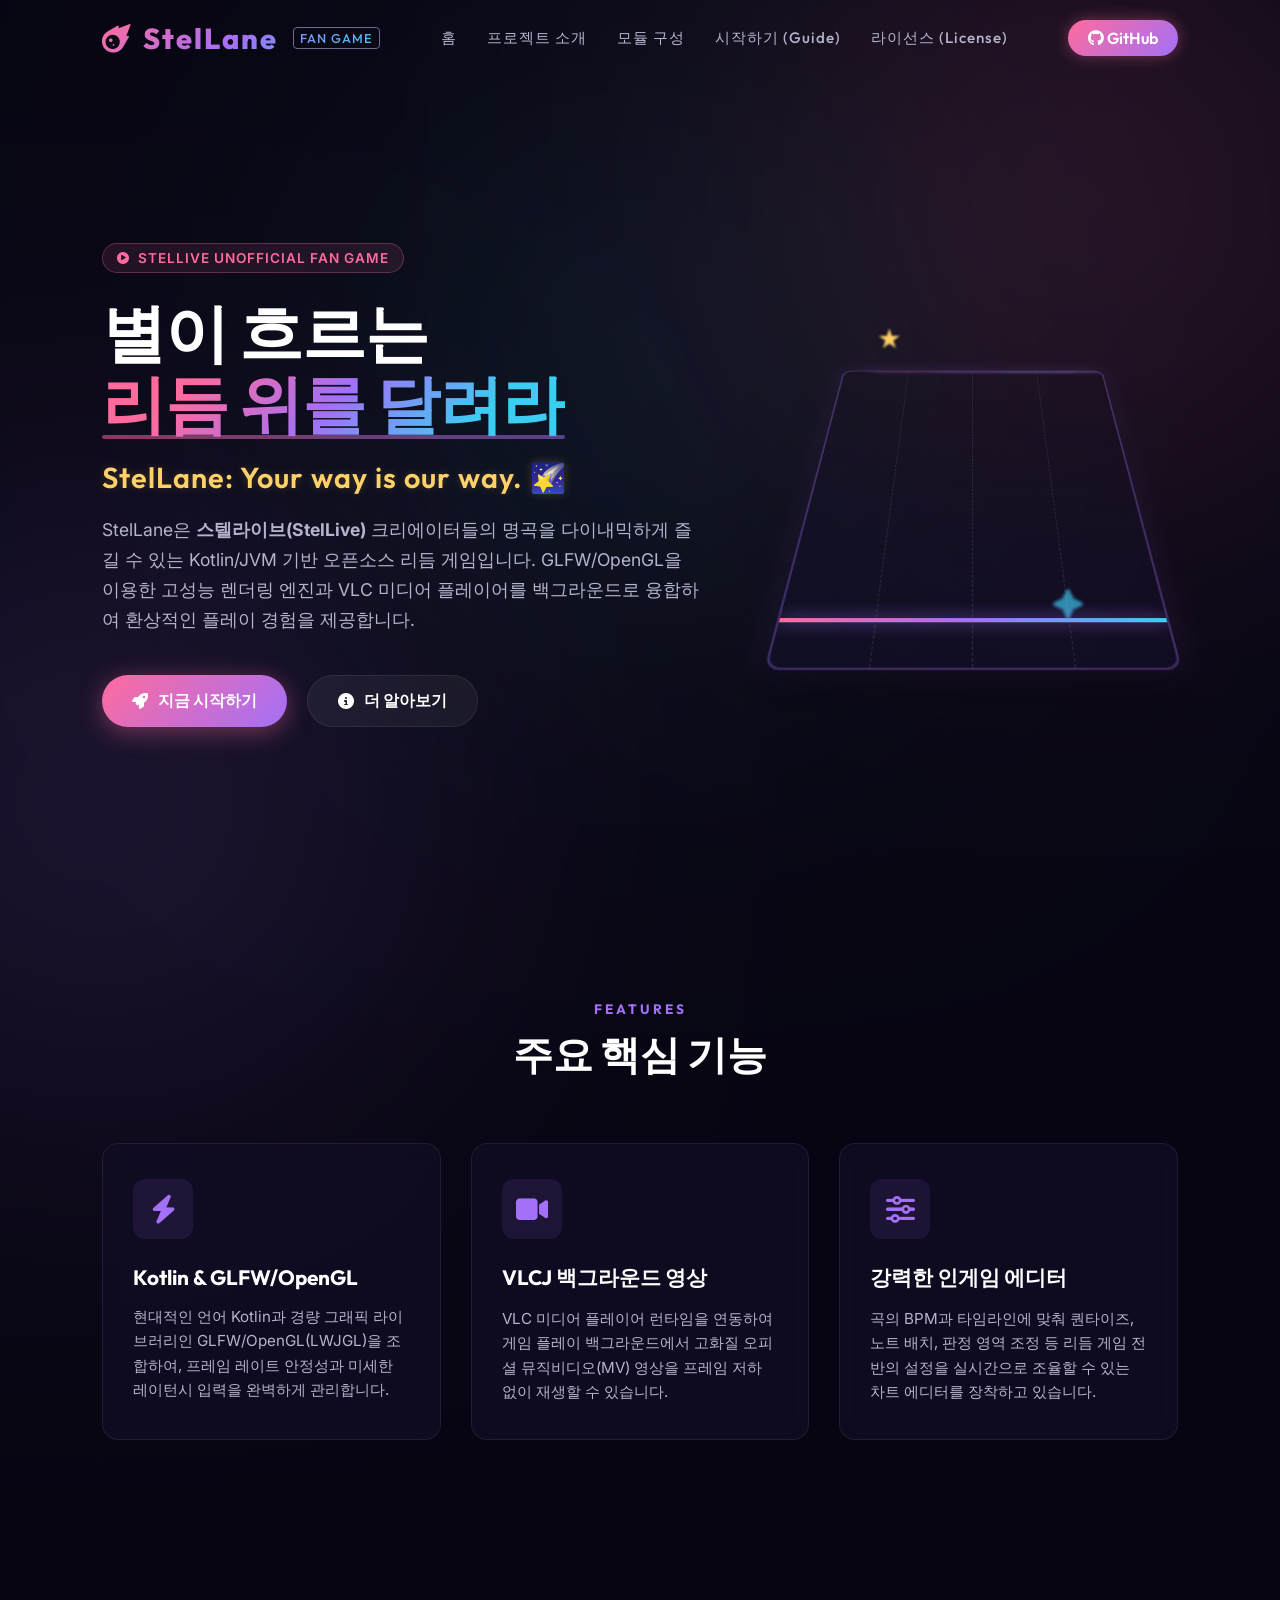
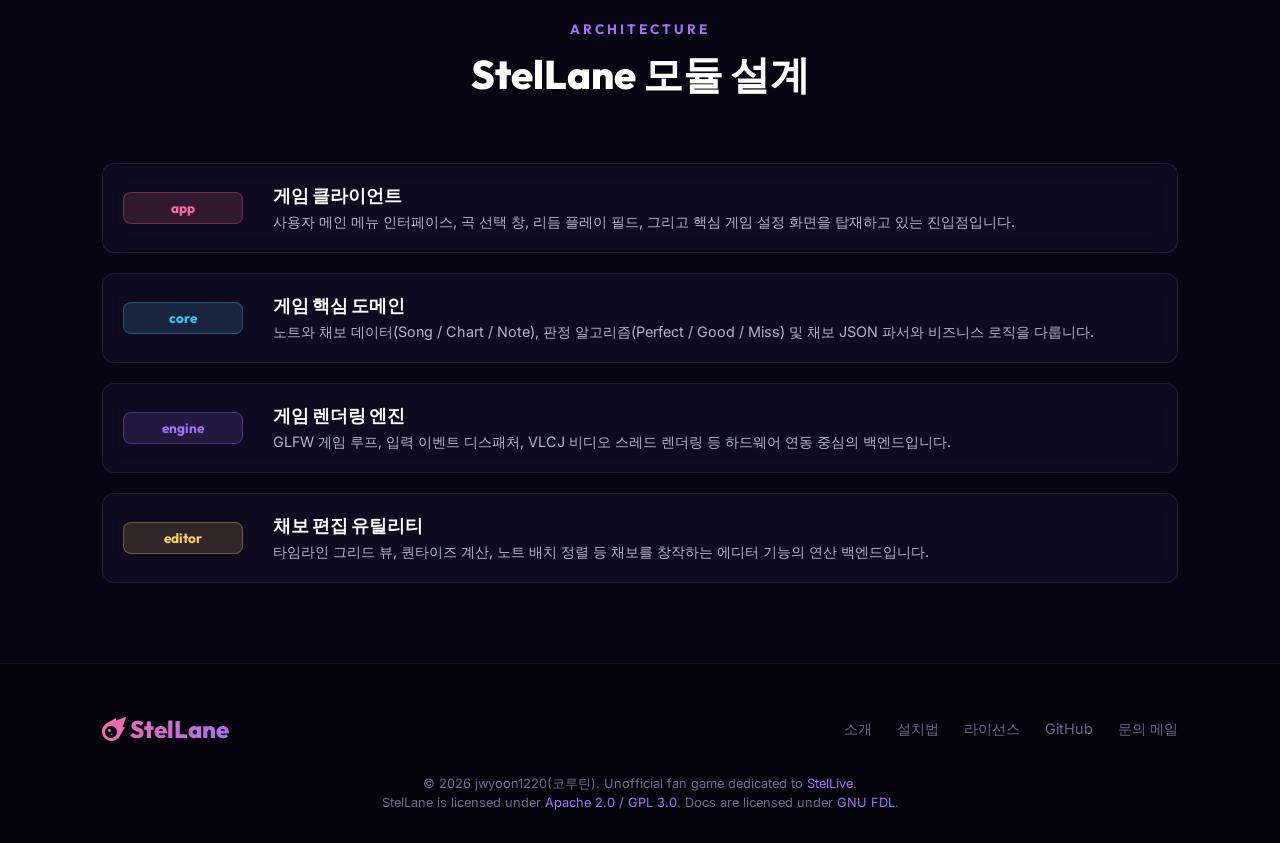
==== docs/index.html @ 5b3ddb45 "Add Web Page" ====
<!DOCTYPE html>
<html lang="ko">
<head>
  <meta charset="UTF-8">
  <meta name="viewport" content="width=device-width, initial-scale=1.0">
  <title>StelLane - 별이 흐르는 리듬 위를 달려라 (StelLive Rhythm Fan Game)</title>
  <meta name="description" content="스텔라이브(StelLive) 팬이 만든 Kotlin/JVM 기반 비공식 오픈소스 리듬 게임 프로젝트, StelLane을 플레이하고 나만의 채보를 만들어 보세요.">
  <meta name="keywords" content="StelLane, 스텔라이브, StelLive, 팬게임, 리듬게임, 코틀린, Kotlin, JVM, GLFW, OpenGL">
  
  <!-- SEO & Social Media Metadata -->
  <meta property="og:title" content="StelLane - 별이 흐르는 리듬 위를 달려라">
  <meta property="og:description" content="스텔라이브 비공식 팬 리듬 게임 프로젝트, StelLane 공식 문서 및 가이드 페이지.">
  <meta property="og:type" content="website">
  <meta property="og:site_name" content="StelLane">
  
  <!-- FontAwesome Icons -->
  <link rel="stylesheet" href="https://cdnjs.cloudflare.com/ajax/libs/font-awesome/6.4.0/css/all.min.css">
  
  <!-- Custom Stylesheet -->
  <link rel="stylesheet" href="style.css">
</head>
<body>

  <!-- Starfield Canvas and Nebula Glows -->
  <canvas id="starfield"></canvas>
  <div class="nebula-glow nebula-pink"></div>
  <div class="nebula-glow nebula-purple"></div>
  <div class="nebula-glow nebula-cyan"></div>

  <!-- Navigation Bar -->
  <header>
    <a href="index.html" class="logo">
      <i class="fas fa-meteor"></i> StelLane<span>Fan Game</span>
    </a>
    <nav>
      <ul>
        <li><a href="index.html">홈</a></li>
        <li><a href="index.html#about">프로젝트 소개</a></li>
        <li><a href="index.html#modules">모듈 구성</a></li>
        <li><a href="guide.html">시작하기 (Guide)</a></li>
        <li><a href="license.html">라이선스 (License)</a></li>
      </ul>
    </nav>
    <a href="https://github.com/jwyoon1220/StelLane" target="_blank" rel="noopener noreferrer" class="nav-btn">
      <i class="fab fa-github"></i> GitHub
    </a>
  </header>

  <!-- Hero Section -->
  <section id="home" class="hero">
    <div class="hero-content">
      <div class="badge-tag">
        <i class="fas fa-circle-play"></i> StelLive unofficial fan game
      </div>
      <h1 class="hero-title">별이 흐르는<br><span class="glow">리듬 위를 달려라</span></h1>
      <p class="hero-slogan">StelLane: Your way is our way. 🌠</p>
      <p class="hero-desc">
        StelLane은 <strong>스텔라이브(StelLive)</strong> 크리에이터들의 명곡을 다이내믹하게 즐길 수 있는 Kotlin/JVM 기반 오픈소스 리듬 게임입니다. 
        GLFW/OpenGL을 이용한 고성능 렌더링 엔진과 VLC 미디어 플레이어를 백그라운드로 융합하여 환상적인 플레이 경험을 제공합니다.
      </p>
      <div class="hero-actions">
        <a href="guide.html" class="btn-primary">
          <i class="fas fa-rocket"></i> 지금 시작하기
        </a>
        <a href="#about" class="btn-secondary">
          <i class="fas fa-info-circle"></i> 더 알아보기
        </a>
      </div>
    </div>
    
    <div class="hero-visual">
      <!-- Star animations and floating CSS rhythm lanes -->
      <div class="lane-visual-container">
        <div class="glow-star-bg"></div>
        <div class="rhythm-lanes">
          <div class="rhythm-lane"></div>
          <div class="rhythm-lane"></div>
          <div class="rhythm-lane"></div>
          <div class="rhythm-lane"></div>
          <div class="falling-note note-pink n1"></div>
          <div class="falling-note note-purple n2"></div>
          <div class="falling-note note-cyan n3"></div>
          <div class="falling-note note-pink n4"></div>
          <div class="falling-note note-purple n5"></div>
          <div class="judge-line"></div>
        </div>
      </div>
    </div>
  </section>

  <!-- About / Features Section -->
  <section id="about">
    <div class="section-header">
      <span class="section-tag">Features</span>
      <h2 class="section-title">주요 핵심 기능</h2>
    </div>
    
    <div class="grid-cards">
      <!-- Card 1 -->
      <div class="card">
        <div class="card-icon">
          <i class="fas fa-bolt"></i>
        </div>
        <h3 class="card-title">Kotlin & GLFW/OpenGL</h3>
        <p class="card-desc">
          현대적인 언어 Kotlin과 경량 그래픽 라이브러리인 GLFW/OpenGL(LWJGL)을 조합하여, 프레임 레이트 안정성과 미세한 레이턴시 입력을 완벽하게 관리합니다.
        </p>
      </div>
      
      <!-- Card 2 -->
      <div class="card">
        <div class="card-icon">
          <i class="fas fa-video"></i>
        </div>
        <h3 class="card-title">VLCJ 백그라운드 영상</h3>
        <p class="card-desc">
          VLC 미디어 플레이어 런타임을 연동하여 게임 플레이 백그라운드에서 고화질 오피셜 뮤직비디오(MV) 영상을 프레임 저하 없이 재생할 수 있습니다.
        </p>
      </div>
      
      <!-- Card 3 -->
      <div class="card">
        <div class="card-icon">
          <i class="fas fa-sliders"></i>
        </div>
        <h3 class="card-title">강력한 인게임 에디터</h3>
        <p class="card-desc">
          곡의 BPM과 타임라인에 맞춰 퀀타이즈, 노트 배치, 판정 영역 조정 등 리듬 게임 전반의 설정을 실시간으로 조율할 수 있는 차트 에디터를 장착하고 있습니다.
        </p>
      </div>
    </div>
  </section>

  <!-- Modules Structure Section -->
  <section id="modules">
    <div class="section-header">
      <span class="section-tag">Architecture</span>
      <h2 class="section-title">StelLane 모듈 설계</h2>
    </div>
    
    <div class="modules-container">
      <!-- App Module -->
      <div class="module-row">
        <div class="module-badge mb-app">app</div>
        <div class="module-info">
          <h3 class="module-name">게임 클라이언트</h3>
          <p class="module-desc">사용자 메인 메뉴 인터페이스, 곡 선택 창, 리듬 플레이 필드, 그리고 핵심 게임 설정 화면을 탑재하고 있는 진입점입니다.</p>
        </div>
      </div>
      
      <!-- Core Module -->
      <div class="module-row">
        <div class="module-badge mb-core">core</div>
        <div class="module-info">
          <h3 class="module-name">게임 핵심 도메인</h3>
          <p class="module-desc">노트와 채보 데이터(Song / Chart / Note), 판정 알고리즘(Perfect / Good / Miss) 및 채보 JSON 파서와 비즈니스 로직을 다룹니다.</p>
        </div>
      </div>
      
      <!-- Engine Module -->
      <div class="module-row">
        <div class="module-badge mb-engine">engine</div>
        <div class="module-info">
          <h3 class="module-name">게임 렌더링 엔진</h3>
          <p class="module-desc">GLFW 게임 루프, 입력 이벤트 디스패처, VLCJ 비디오 스레드 렌더링 등 하드웨어 연동 중심의 백엔드입니다.</p>
        </div>
      </div>
      
      <!-- Editor Module -->
      <div class="module-row">
        <div class="module-badge mb-editor">editor</div>
        <div class="module-info">
          <h3 class="module-name">채보 편집 유틸리티</h3>
          <p class="module-desc">타임라인 그리드 뷰, 퀀타이즈 계산, 노트 배치 정렬 등 채보를 창작하는 에디터 기능의 연산 백엔드입니다.</p>
        </div>
      </div>
    </div>
  </section>

  <!-- Footer -->
  <footer>
    <div class="footer-content">
      <a href="index.html" class="footer-logo">
        <i class="fas fa-meteor"></i> StelLane
      </a>
      <div class="footer-links">
        <a href="index.html#about">소개</a>
        <a href="guide.html">설치법</a>
        <a href="license.html">라이선스</a>
        <a href="https://github.com/jwyoon1220/StelLane" target="_blank" rel="noopener noreferrer">GitHub</a>
        <a href="mailto:stellane@parin.asia">문의 메일</a>
      </div>
    </div>
    <div class="footer-copy">
      &copy; 2026 jwyoon1220(코루틴). Unofficial fan game dedicated to <a href="https://stellive.me" target="_blank" rel="noopener noreferrer">StelLive</a>.<br>
      StelLane is licensed under <a href="https://github.com/jwyoon1220/StelLane/blob/main/LICENSE" target="_blank" rel="noopener noreferrer">Apache 2.0 / GPL 3.0</a>. Docs are licensed under <a href="https://www.gnu.org/licenses/fdl-1.3.html" target="_blank" rel="noopener noreferrer">GNU FDL</a>.
    </div>
  </footer>

  <!-- Script initialization -->
  <script src="script.js"></script>
</body>
</html>
---- docs/style.css ----
@import url('https://fonts.googleapis.com/css2?family=Outfit:wght@300;400;500;600;700;800&family=Inter:wght@300;400;500;600;700&display=swap');

/* Color Variables & Reset */
:root {
  --font-title: 'Outfit', sans-serif;
  --font-body: 'Inter', sans-serif;

  /* Theme Colors */
  --bg-space: #070512;
  --bg-space-card: rgba(18, 14, 38, 0.7);
  --bg-space-card-hover: rgba(30, 24, 61, 0.85);
  
  /* Neon Accents */
  --color-pink: #ff6b9d; /* Uni / Silveen */
  --color-purple: #a370f7; /* Tabi */
  --color-cyan: #3bcef2; /* Hina / Kangji */
  --color-gold: #ffd166; /* Star Accent */
  
  --text-primary: #ffffff;
  --text-secondary: #b6b3ce;
  --text-muted: #6e6a8d;
  
  --border-glass: rgba(255, 255, 255, 0.08);
  --border-neon-glow: rgba(163, 112, 247, 0.3);
  
  --transition-smooth: all 0.3s cubic-bezier(0.25, 0.8, 0.25, 1);
}

* {
  margin: 0;
  padding: 0;
  box-sizing: border-box;
}

html {
  scroll-behavior: smooth;
  font-family: var(--font-body);
  background-color: var(--bg-space);
  color: var(--text-primary);
  overflow-x: hidden;
}

/* Custom Scrollbar */
::-webkit-scrollbar {
  width: 8px;
}
::-webkit-scrollbar-track {
  background: var(--bg-space);
}
::-webkit-scrollbar-thumb {
  background: rgba(163, 112, 247, 0.3);
  border-radius: 4px;
}
::-webkit-scrollbar-thumb:hover {
  background: var(--color-purple);
  box-shadow: 0 0 10px var(--color-purple);
}

/* Starry Canvas Background */
#starfield {
  position: fixed;
  top: 0;
  left: 0;
  width: 100%;
  height: 100%;
  z-index: -2;
  pointer-events: none;
}

/* Space Dust / Nebula Glows */
.nebula-glow {
  position: fixed;
  width: 600px;
  height: 600px;
  border-radius: 50%;
  filter: blur(150px);
  opacity: 0.15;
  pointer-events: none;
  z-index: -1;
  mix-blend-mode: screen;
  animation: float-nebula 20s infinite alternate ease-in-out;
}
.nebula-pink {
  background: var(--color-pink);
  top: -100px;
  right: -100px;
}
.nebula-purple {
  background: var(--color-purple);
  bottom: -200px;
  left: -200px;
  animation-delay: -5s;
}
.nebula-cyan {
  background: var(--color-cyan);
  top: 40%;
  left: 50%;
  transform: translate(-50%, -50%);
  opacity: 0.08;
  animation-delay: -10s;
}

@keyframes float-nebula {
  0% { transform: translate(0, 0) scale(1); }
  100% { transform: translate(50px, 50px) scale(1.2); }
}

/* Navigation Bar */
header {
  position: fixed;
  top: 0;
  left: 0;
  width: 100%;
  padding: 20px 8%;
  display: flex;
  justify-content: space-between;
  align-items: center;
  z-index: 100;
  transition: var(--transition-smooth);
  border-bottom: 1px solid transparent;
}

header.scrolled {
  background: rgba(7, 5, 18, 0.85);
  backdrop-filter: blur(12px);
  padding: 15px 8%;
  border-bottom: 1px solid var(--border-glass);
  box-shadow: 0 4px 30px rgba(0, 0, 0, 0.3);
}

.logo {
  font-family: var(--font-title);
  font-size: 1.8rem;
  font-weight: 800;
  letter-spacing: 2px;
  text-decoration: none;
  background: linear-gradient(135deg, var(--color-pink), var(--color-purple), var(--color-cyan));
  -webkit-background-clip: text;
  -webkit-text-fill-color: transparent;
  display: flex;
  align-items: center;
  gap: 10px;
}

.logo span {
  font-size: 0.8rem;
  font-weight: 500;
  color: var(--text-muted);
  border: 1px solid var(--text-muted);
  padding: 2px 6px;
  border-radius: 4px;
  text-transform: uppercase;
  letter-spacing: 1px;
  margin-left: 5px;
}

nav ul {
  display: flex;
  list-style: none;
  gap: 30px;
}

nav ul a {
  text-decoration: none;
  color: var(--text-secondary);
  font-weight: 500;
  font-size: 0.95rem;
  font-family: var(--font-title);
  letter-spacing: 1px;
  transition: var(--transition-smooth);
  position: relative;
  padding: 5px 0;
}

nav ul a:hover {
  color: #ffffff;
}

nav ul a::after {
  content: '';
  position: absolute;
  bottom: 0;
  left: 0;
  width: 0;
  height: 2px;
  background: linear-gradient(90deg, var(--color-pink), var(--color-purple));
  transition: var(--transition-smooth);
}

nav ul a:hover::after {
  width: 100%;
}

.nav-btn {
  background: linear-gradient(135deg, var(--color-pink), var(--color-purple));
  color: white;
  padding: 8px 20px;
  border-radius: 30px;
  font-weight: 600;
  font-family: var(--font-title);
  text-decoration: none;
  box-shadow: 0 0 15px rgba(255, 107, 157, 0.4);
  transition: var(--transition-smooth);
}

.nav-btn:hover {
  transform: translateY(-2px);
  box-shadow: 0 0 25px rgba(255, 107, 157, 0.7), 0 0 10px rgba(163, 112, 247, 0.5);
}

/* Sections Common */
section {
  padding: 100px 8% 80px 8%;
  position: relative;
  width: 100%;
  max-width: 1400px;
  margin: 0 auto;
}

/* Hero Section */
.hero {
  min-height: 100vh;
  display: flex;
  align-items: center;
  justify-content: space-between;
  padding-top: 150px;
  gap: 50px;
}

.hero-content {
  flex: 1.2;
}

.hero-visual {
  flex: 0.8;
  display: flex;
  justify-content: center;
  align-items: center;
  position: relative;
}

/* Dynamic CSS Rhythm Lanes Visual instead of static image */
.lane-visual-container {
  width: 320px;
  height: 400px;
  position: relative;
  perspective: 600px;
  display: flex;
  justify-content: center;
}

.rhythm-lanes {
  width: 100%;
  height: 100%;
  background: linear-gradient(180deg, rgba(7, 5, 18, 0.1) 0%, rgba(22, 18, 51, 0.4) 100%);
  border: 2px solid rgba(163, 112, 247, 0.3);
  border-radius: 12px;
  transform: rotateX(45deg);
  position: relative;
  overflow: hidden;
  box-shadow: 0 15px 35px rgba(0, 0, 0, 0.5), 
              0 0 30px rgba(163, 112, 247, 0.2);
}

.rhythm-lane {
  position: absolute;
  top: 0;
  width: 25%;
  height: 100%;
  border-right: 1px dashed rgba(255, 255, 255, 0.1);
}
.rhythm-lane:nth-child(1) { left: 0; }
.rhythm-lane:nth-child(2) { left: 25%; }
.rhythm-lane:nth-child(3) { left: 50%; }
.rhythm-lane:nth-child(4) { left: 75%; border-right: none; }

/* Interactive Note Animation in CSS */
.falling-note {
  position: absolute;
  width: 80%;
  left: 10%;
  height: 12px;
  border-radius: 6px;
  box-shadow: 0 0 15px currentColor;
  animation: fall-down 4s infinite linear;
}

.note-pink { color: var(--color-pink); background: var(--color-pink); }
.note-purple { color: var(--color-purple); background: var(--color-purple); }
.note-cyan { color: var(--color-cyan); background: var(--color-cyan); }

.n1 { top: -20px; left: 10%; animation-delay: 0s; }
.n2 { top: -20px; left: 35%; animation-delay: 1.2s; }
.n3 { top: -20px; left: 60%; animation-delay: 0.6s; }
.n4 { top: -20px; left: 85%; animation-delay: 1.8s; }
.n5 { top: -20px; left: 10%; animation-delay: 2.4s; }

@keyframes fall-down {
  0% { transform: translateY(-20px); opacity: 0; }
  10% { opacity: 1; }
  90% { opacity: 1; }
  100% { transform: translateY(400px); opacity: 0; }
}

.judge-line {
  position: absolute;
  bottom: 40px;
  left: 0;
  width: 100%;
  height: 4px;
  background: linear-gradient(90deg, var(--color-pink), var(--color-purple), var(--color-cyan));
  box-shadow: 0 0 15px rgba(163, 112, 247, 0.8);
}

.glow-star-bg {
  position: absolute;
  width: 100%;
  height: 100%;
  pointer-events: none;
  z-index: -1;
}

.glow-star-bg::before {
  content: '★';
  position: absolute;
  top: 10%;
  left: 20%;
  color: var(--color-gold);
  font-size: 1.5rem;
  filter: blur(1px);
  animation: star-pulse 2s infinite ease-in-out alternate;
}

.glow-star-bg::after {
  content: '✦';
  position: absolute;
  bottom: 15%;
  right: 15%;
  color: var(--color-cyan);
  font-size: 2rem;
  filter: blur(1.5px);
  animation: star-pulse 3s infinite ease-in-out alternate-reverse;
}

@keyframes star-pulse {
  0% { opacity: 0.3; transform: scale(0.8) rotate(0deg); text-shadow: 0 0 5px currentColor; }
  100% { opacity: 1; transform: scale(1.2) rotate(15deg); text-shadow: 0 0 15px currentColor; }
}

/* Hero Typography */
.badge-tag {
  display: inline-flex;
  align-items: center;
  gap: 8px;
  background: rgba(255, 107, 157, 0.1);
  border: 1px solid rgba(255, 107, 157, 0.3);
  padding: 6px 14px;
  border-radius: 20px;
  font-size: 0.85rem;
  font-weight: 600;
  text-transform: uppercase;
  letter-spacing: 1px;
  color: var(--color-pink);
  margin-bottom: 25px;
}

.badge-tag i {
  font-size: 0.75rem;
  animation: blink-dot 1.5s infinite alternate;
}

@keyframes blink-dot {
  0% { opacity: 0.3; }
  100% { opacity: 1; }
}

.hero-title {
  font-family: var(--font-title);
  font-size: 4rem;
  font-weight: 800;
  line-height: 1.1;
  letter-spacing: -1px;
  margin-bottom: 20px;
}

.hero-title span.glow {
  background: linear-gradient(135deg, var(--color-pink) 20%, var(--color-purple) 50%, var(--color-cyan) 80%);
  -webkit-background-clip: text;
  -webkit-text-fill-color: transparent;
  position: relative;
}

.hero-title span.glow::after {
  content: '';
  position: absolute;
  left: 0;
  bottom: 5px;
  width: 100%;
  height: 4px;
  background: linear-gradient(90deg, var(--color-pink), var(--color-purple));
  border-radius: 2px;
  opacity: 0.5;
}

.hero-slogan {
  font-family: var(--font-title);
  font-size: 1.8rem;
  font-weight: 600;
  color: var(--color-gold);
  margin-bottom: 20px;
  letter-spacing: 1px;
  text-shadow: 0 0 10px rgba(255, 209, 102, 0.2);
}

.hero-desc {
  font-size: 1.1rem;
  line-height: 1.7;
  color: var(--text-secondary);
  margin-bottom: 40px;
  max-width: 600px;
}

.hero-actions {
  display: flex;
  gap: 20px;
  flex-wrap: wrap;
}

.btn-primary, .btn-secondary {
  display: inline-flex;
  align-items: center;
  gap: 10px;
  padding: 14px 30px;
  border-radius: 30px;
  font-weight: 700;
  font-family: var(--font-title);
  text-decoration: none;
  font-size: 1rem;
  transition: var(--transition-smooth);
}

.btn-primary {
  background: linear-gradient(135deg, var(--color-pink), var(--color-purple));
  color: #ffffff;
  box-shadow: 0 5px 25px rgba(255, 107, 157, 0.4);
}

.btn-primary:hover {
  transform: translateY(-3px);
  box-shadow: 0 8px 30px rgba(255, 107, 157, 0.6), 0 0 15px rgba(163, 112, 247, 0.4);
}

.btn-secondary {
  background: rgba(255, 255, 255, 0.05);
  border: 1px solid var(--border-glass);
  color: var(--text-primary);
}

.btn-secondary:hover {
  background: rgba(255, 255, 255, 0.1);
  border-color: rgba(255, 255, 255, 0.3);
  transform: translateY(-3px);
}

/* Glass Cards Grid */
.section-header {
  text-align: center;
  margin-bottom: 60px;
}

.section-tag {
  color: var(--color-purple);
  font-family: var(--font-title);
  font-weight: 700;
  text-transform: uppercase;
  font-size: 0.85rem;
  letter-spacing: 3px;
  margin-bottom: 10px;
  display: block;
}

.section-title {
  font-family: var(--font-title);
  font-size: 2.5rem;
  font-weight: 800;
}

.grid-cards {
  display: grid;
  grid-template-columns: repeat(auto-fit, minmax(280px, 1fr));
  gap: 30px;
}

.card {
  background: var(--bg-space-card);
  border: 1px solid var(--border-glass);
  border-radius: 16px;
  padding: 35px 30px;
  transition: var(--transition-smooth);
  backdrop-filter: blur(12px);
  position: relative;
  overflow: hidden;
}

.card::before {
  content: '';
  position: absolute;
  top: 0;
  left: 0;
  width: 100%;
  height: 4px;
  background: linear-gradient(90deg, transparent, var(--color-purple), transparent);
  opacity: 0;
  transition: var(--transition-smooth);
}

.card:hover {
  transform: translateY(-5px);
  background: var(--bg-space-card-hover);
  border-color: var(--border-neon-glow);
  box-shadow: 0 10px 30px rgba(163, 112, 247, 0.15);
}

.card:hover::before {
  opacity: 1;
}

.card-icon {
  width: 60px;
  height: 60px;
  background: rgba(163, 112, 247, 0.1);
  border-radius: 12px;
  display: flex;
  align-items: center;
  justify-content: center;
  color: var(--color-purple);
  font-size: 1.8rem;
  margin-bottom: 25px;
  transition: var(--transition-smooth);
}

.card:hover .card-icon {
  background: var(--color-purple);
  color: white;
  box-shadow: 0 0 15px var(--color-purple);
}

.card-title {
  font-family: var(--font-title);
  font-size: 1.3rem;
  font-weight: 700;
  margin-bottom: 15px;
}

.card-desc {
  color: var(--text-secondary);
  font-size: 0.95rem;
  line-height: 1.6;
}

/* Modular Structure Layout */
.modules-container {
  display: flex;
  flex-direction: column;
  gap: 20px;
  margin-top: 40px;
}

.module-row {
  display: flex;
  background: var(--bg-space-card);
  border: 1px solid var(--border-glass);
  border-radius: 12px;
  padding: 20px;
  align-items: center;
  backdrop-filter: blur(12px);
  transition: var(--transition-smooth);
}

.module-row:hover {
  border-color: rgba(255, 107, 157, 0.3);
  box-shadow: 0 4px 20px rgba(255, 107, 157, 0.05);
}

.module-badge {
  font-family: var(--font-title);
  font-weight: 700;
  padding: 6px 15px;
  border-radius: 8px;
  width: 120px;
  text-align: center;
  font-size: 0.85rem;
  margin-right: 30px;
}

.mb-app { background: rgba(255, 107, 157, 0.15); color: var(--color-pink); border: 1px solid rgba(255, 107, 157, 0.3); }
.mb-core { background: rgba(79, 195, 247, 0.15); color: var(--color-cyan); border: 1px solid rgba(79, 195, 247, 0.3); }
.mb-engine { background: rgba(163, 112, 247, 0.15); color: var(--color-purple); border: 1px solid rgba(163, 112, 247, 0.3); }
.mb-editor { background: rgba(255, 209, 102, 0.15); color: var(--color-gold); border: 1px solid rgba(255, 209, 102, 0.3); }

.module-info {
  flex: 1;
}

.module-name {
  font-family: var(--font-title);
  font-weight: 700;
  font-size: 1.1rem;
  margin-bottom: 5px;
}

.module-desc {
  color: var(--text-secondary);
  font-size: 0.9rem;
}
/* Guide / Get Started Section */
.guide-container {
  display: grid;
  grid-template-columns: 1fr 1.2fr;
  gap: 50px;
  margin-top: 40px;
}

@media (max-width: 900px) {
  .guide-container {
    grid-template-columns: 1fr;
  }
}

.guide-step-list {
  display: flex;
  flex-direction: column;
  gap: 20px;
}

.guide-step {
  display: flex;
  gap: 20px;
  background: var(--bg-space-card);
  border: 1px solid var(--border-glass);
  padding: 25px;
  border-radius: 16px;
  backdrop-filter: blur(12px);
  position: relative;
  transition: var(--transition-smooth);
}

.guide-step:hover {
  border-color: var(--border-neon-glow);
  background: var(--bg-space-card-hover);
}

.step-num {
  font-family: var(--font-title);
  font-size: 1.5rem;
  font-weight: 800;
  color: var(--color-purple);
  width: 45px;
  height: 45px;
  background: rgba(163, 112, 247, 0.1);
  border-radius: 50%;
  display: flex;
  align-items: center;
  justify-content: center;
  flex-shrink: 0;
}

.step-content h3 {
  font-family: var(--font-title);
  font-size: 1.15rem;
  margin-bottom: 8px;
}

.step-content p {
  color: var(--text-secondary);
  font-size: 0.9rem;
  line-height: 1.6;
}

.step-content a {
  color: var(--color-cyan);
  text-decoration: none;
}
.step-content a:hover {
  text-decoration: underline;
}

/* Code terminal block */
.terminal-block {
  background: #090715;
  border: 1px solid rgba(255, 255, 255, 0.05);
  border-radius: 16px;
  overflow: hidden;
  box-shadow: 0 15px 35px rgba(0, 0, 0, 0.6);
  display: flex;
  flex-direction: column;
}

.terminal-header {
  background: rgba(255, 255, 255, 0.03);
  padding: 12px 20px;
  border-bottom: 1px solid rgba(255, 255, 255, 0.05);
  display: flex;
  justify-content: space-between;
  align-items: center;
}

.terminal-dots {
  display: flex;
  gap: 8px;
}

.terminal-dots span {
  width: 12px;
  height: 12px;
  border-radius: 50%;
  display: inline-block;
}
.dot-red { background: #ff5f56; }
.dot-yellow { background: #ffbd2e; }
.dot-green { background: #27c93f; }

.terminal-title {
  color: var(--text-muted);
  font-family: var(--font-title);
  font-size: 0.8rem;
  font-weight: 500;
  letter-spacing: 1px;
}

.terminal-body {
  padding: 25px;
  position: relative;
}

.terminal-body pre {
  font-family: 'Courier New', Courier, monospace;
  font-size: 0.9rem;
  color: #f1efff;
  overflow-x: auto;
  line-height: 1.7;
}

.terminal-body code {
  display: block;
}

.copy-btn {
  position: absolute;
  top: 15px;
  right: 15px;
  background: rgba(255, 255, 255, 0.05);
  border: 1px solid var(--border-glass);
  color: var(--text-secondary);
  width: 38px;
  height: 38px;
  border-radius: 8px;
  display: flex;
  align-items: center;
  justify-content: center;
  cursor: pointer;
  transition: var(--transition-smooth);
}

.copy-btn:hover {
  background: rgba(163, 112, 247, 0.2);
  color: var(--color-purple);
  border-color: var(--color-purple);
}

.copy-btn.copied {
  background: rgba(39, 201, 63, 0.2);
  color: #27c93f;
  border-color: #27c93f;
}

.terminal-tabs {
  display: flex;
  background: rgba(255, 255, 255, 0.02);
  border-bottom: 1px solid rgba(255, 255, 255, 0.05);
}

.tab-btn {
  background: transparent;
  border: none;
  color: var(--text-muted);
  font-family: var(--font-title);
  font-size: 0.85rem;
  font-weight: 600;
  padding: 12px 20px;
  cursor: pointer;
  transition: var(--transition-smooth);
  border-bottom: 2px solid transparent;
}

.tab-btn:hover {
  color: var(--text-primary);
}

.tab-btn.active {
  color: var(--color-purple);
  border-bottom-color: var(--color-purple);
  background: rgba(255, 255, 255, 0.01);
}

/* Disclaimer / Warning Section */
.disclaimer-card {
  background: linear-gradient(135deg, rgba(255, 107, 157, 0.05), rgba(163, 112, 247, 0.05));
  border: 1px solid rgba(255, 107, 157, 0.2);
  border-radius: 20px;
  padding: 40px;
  backdrop-filter: blur(12px);
  margin-top: 40px;
}

.disclaimer-header {
  display: flex;
  align-items: center;
  gap: 15px;
  color: var(--color-pink);
  margin-bottom: 20px;
  font-family: var(--font-title);
  font-size: 1.4rem;
  font-weight: 700;
}

.disclaimer-body {
  font-size: 0.95rem;
  line-height: 1.8;
  color: var(--text-secondary);
}

.disclaimer-body p {
  margin-bottom: 15px;
}

.disclaimer-grid {
  display: grid;
  grid-template-columns: repeat(auto-fit, minmax(240px, 1fr));
  gap: 20px;
  margin-top: 25px;
}

.disclaimer-item {
  background: rgba(7, 5, 18, 0.4);
  border: 1px solid rgba(255, 255, 255, 0.03);
  padding: 20px;
  border-radius: 12px;
}

.disclaimer-item h4 {
  font-family: var(--font-title);
  font-weight: 700;
  color: var(--color-cyan);
  margin-bottom: 8px;
}

.disclaimer-item p {
  font-size: 0.85rem;
  color: var(--text-secondary);
  line-height: 1.5;
  margin-bottom: 0;
}

/* Footer styling */
footer {
  border-top: 1px solid var(--border-glass);
  background: rgba(4, 3, 10, 0.8);
  padding: 50px 8% 30px 8%;
  text-align: center;
  position: relative;
  z-index: 10;
}

.footer-content {
  display: flex;
  justify-content: space-between;
  align-items: center;
  flex-wrap: wrap;
  gap: 30px;
  max-width: 1400px;
  margin: 0 auto 30px auto;
}

.footer-logo {
  font-family: var(--font-title);
  font-size: 1.5rem;
  font-weight: 800;
  text-decoration: none;
  background: linear-gradient(135deg, var(--color-pink), var(--color-purple));
  -webkit-background-clip: text;
  -webkit-text-fill-color: transparent;
}

.footer-links {
  display: flex;
  gap: 25px;
}

.footer-links a {
  color: var(--text-muted);
  text-decoration: none;
  transition: var(--transition-smooth);
  font-size: 0.9rem;
}

.footer-links a:hover {
  color: var(--color-pink);
}

.footer-copy {
  color: var(--text-muted);
  font-size: 0.8rem;
  line-height: 1.5;
}

.footer-copy a {
  color: var(--color-purple);
  text-decoration: none;
}

/* Mobile Responsive Adjustments */
@media (max-width: 1024px) {
  .hero {
    flex-direction: column;
    text-align: center;
    padding-top: 130px;
    gap: 40px;
  }
  .hero-content {
    display: flex;
    flex-direction: column;
    align-items: center;
  }
  .hero-title {
    font-size: 3rem;
  }
  .hero-desc {
    margin-bottom: 30px;
  }
  .hero-actions {
    justify-content: center;
  }
  header {
    padding: 15px 5%;
  }
  header.scrolled {
    padding: 12px 5%;
  }
  section {
    padding: 80px 5% 60px 5%;
  }
}

@media (max-width: 768px) {
  nav {
    display: none; /* simple hidden nav for mobile */
  }
  .hero-title {
    font-size: 2.5rem;
  }
  .hero-slogan {
    font-size: 1.4rem;
  }
  .footer-content {
    flex-direction: column;
    text-align: center;
  }
  .footer-links {
    justify-content: center;
  }
}
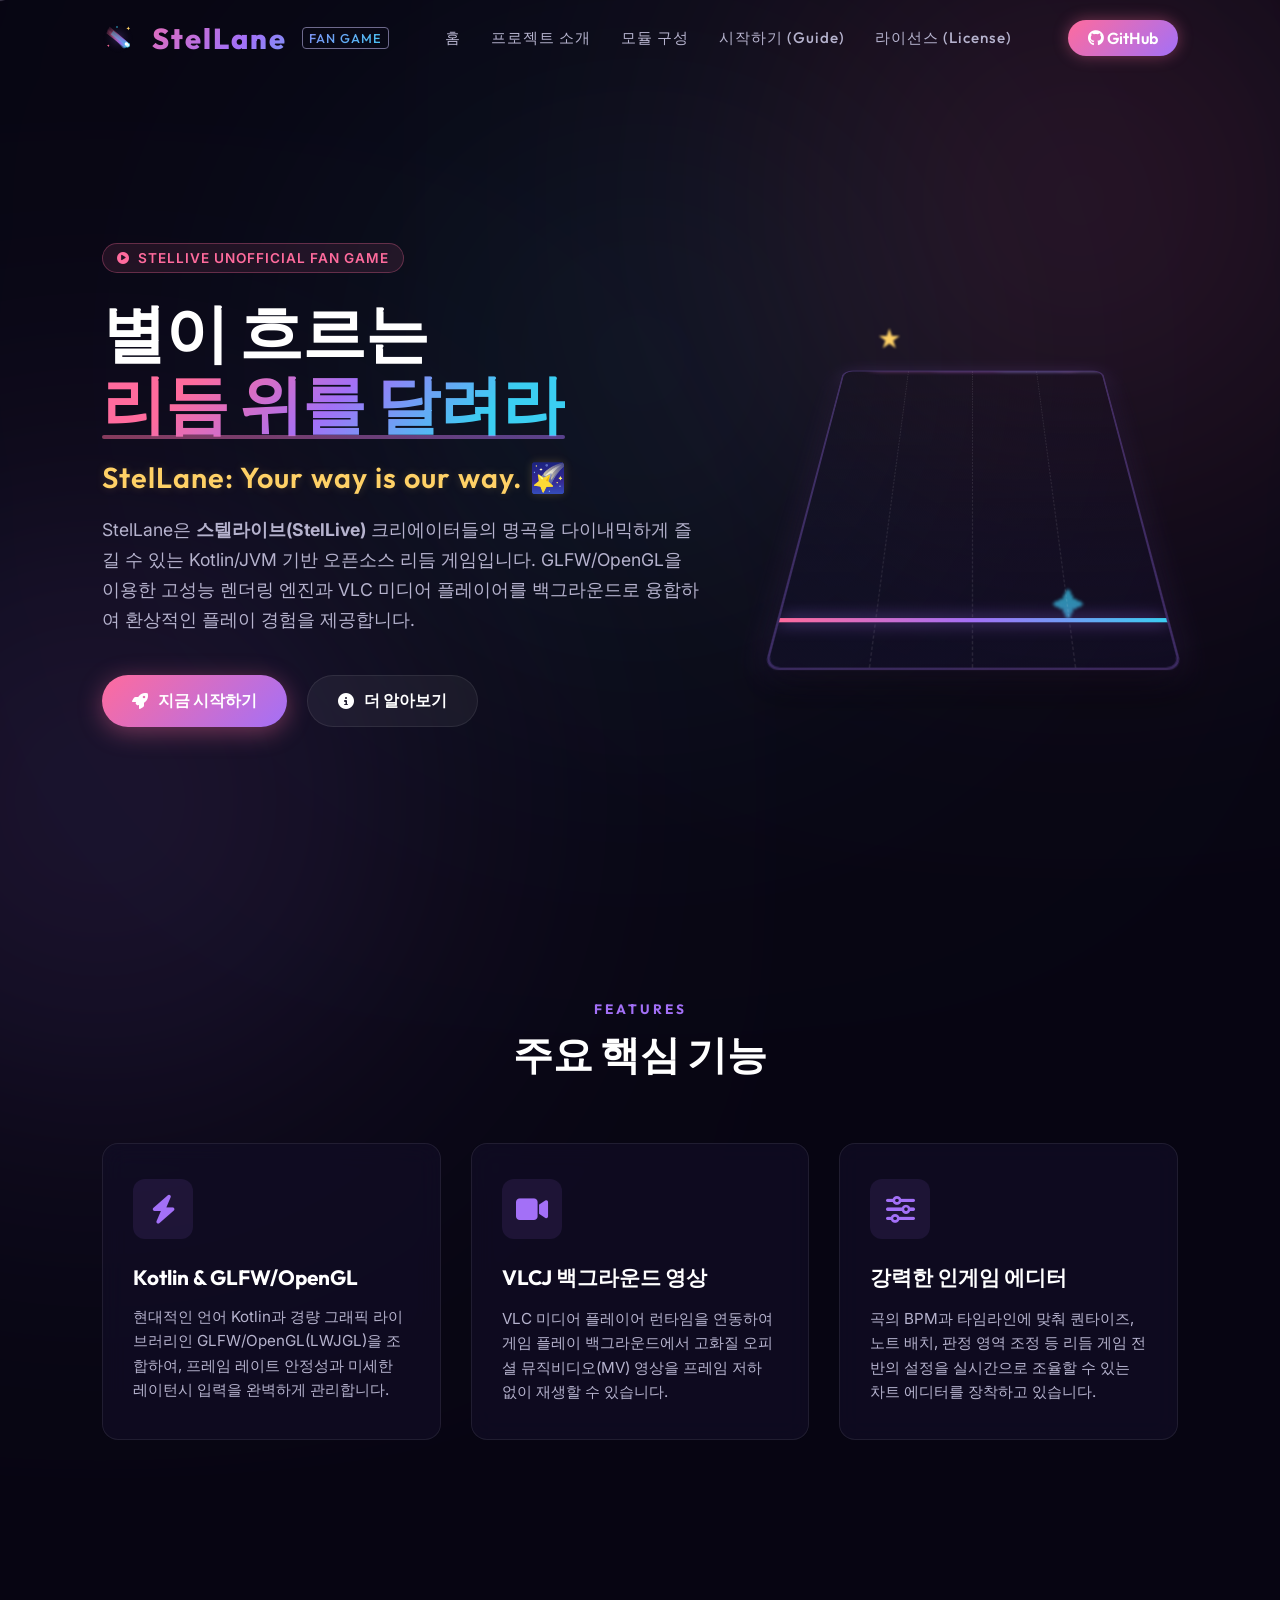
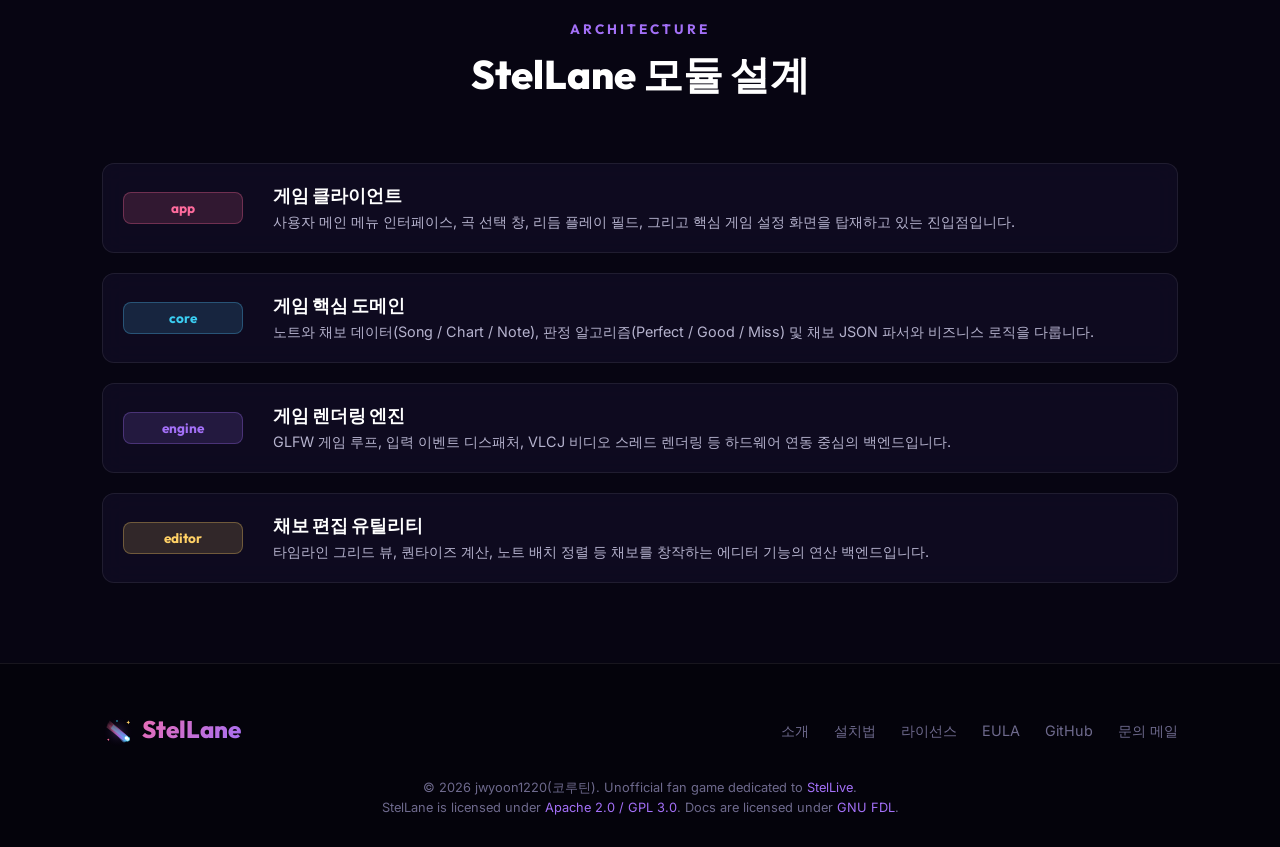
==== commit 1b56b69e: "UPnP 버그 수정, UI개선, 멀티플레이어 안정화" ====
--- a/docs/index.html
+++ b/docs/index.html
@@ -13,6 +13,9 @@
   <meta property="og:type" content="website">
   <meta property="og:site_name" content="StelLane">
   
+  <!-- Favicon -->
+  <link rel="icon" type="image/svg+xml" href="favicon.svg">
+  
   <!-- FontAwesome Icons -->
   <link rel="stylesheet" href="https://cdnjs.cloudflare.com/ajax/libs/font-awesome/6.4.0/css/all.min.css">
   
@@ -30,7 +33,7 @@
   <!-- Navigation Bar -->
   <header>
     <a href="index.html" class="logo">
-      <i class="fas fa-meteor"></i> StelLane<span>Fan Game</span>
+      <img src="favicon.svg" alt="StelLane" class="logo-img">StelLane<span>Fan Game</span>
     </a>
     <nav>
       <ul>
@@ -181,12 +184,13 @@
   <footer>
     <div class="footer-content">
       <a href="index.html" class="footer-logo">
-        <i class="fas fa-meteor"></i> StelLane
+        <img src="favicon.svg" alt="StelLane" class="logo-img">StelLane
       </a>
       <div class="footer-links">
         <a href="index.html#about">소개</a>
         <a href="guide.html">설치법</a>
         <a href="license.html">라이선스</a>
+        <a href="eula.html">EULA</a>
         <a href="https://github.com/jwyoon1220/StelLane" target="_blank" rel="noopener noreferrer">GitHub</a>
         <a href="mailto:stellane@parin.asia">문의 메일</a>
       </div>
--- a/docs/style.css
+++ b/docs/style.css
@@ -970,3 +970,19 @@
     justify-content: center;
   }
 }
+
+/* Custom SVG Logo image in header/footer */
+.logo-img {
+  width: 32px;
+  height: 32px;
+  object-fit: contain;
+  margin-right: 8px;
+  vertical-align: middle;
+  transition: var(--transition-smooth);
+}
+
+.logo:hover .logo-img {
+  transform: rotate(-15deg) scale(1.15);
+  filter: drop-shadow(0 0 8px var(--color-cyan));
+}
+
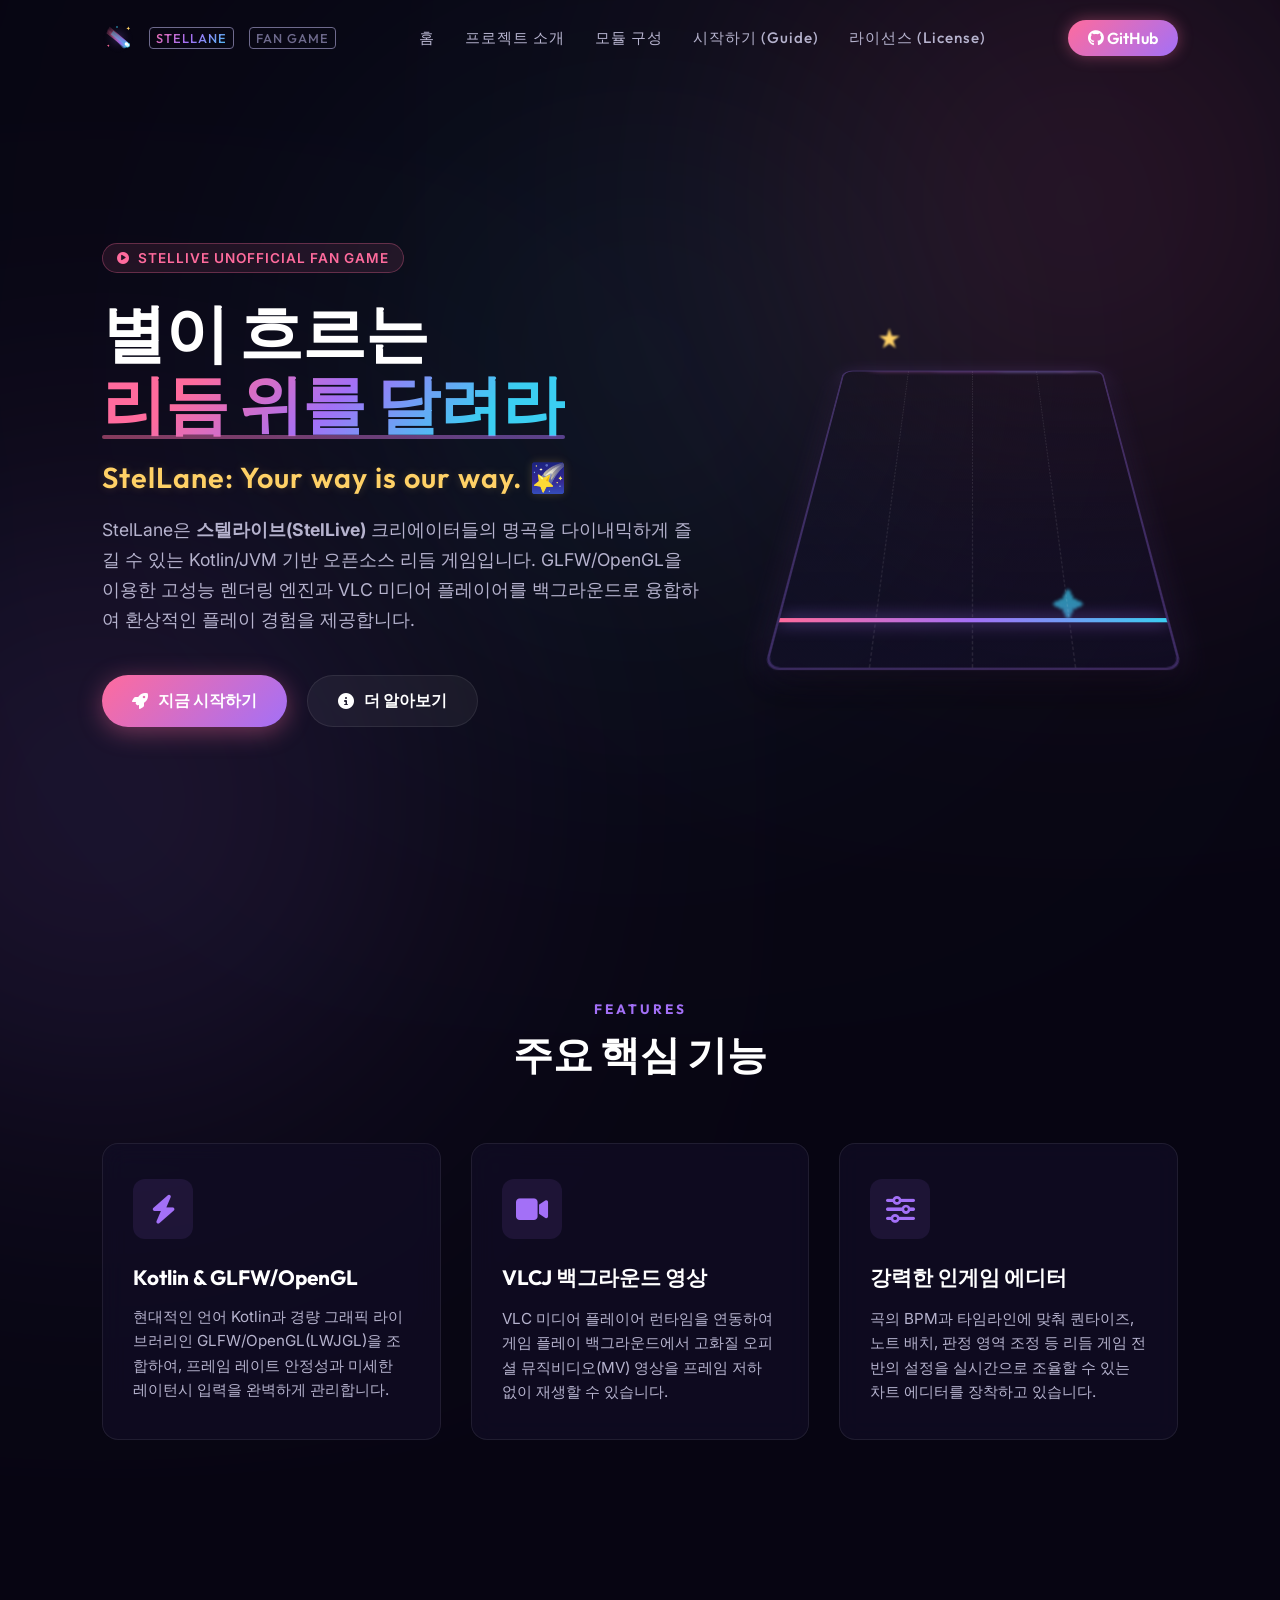
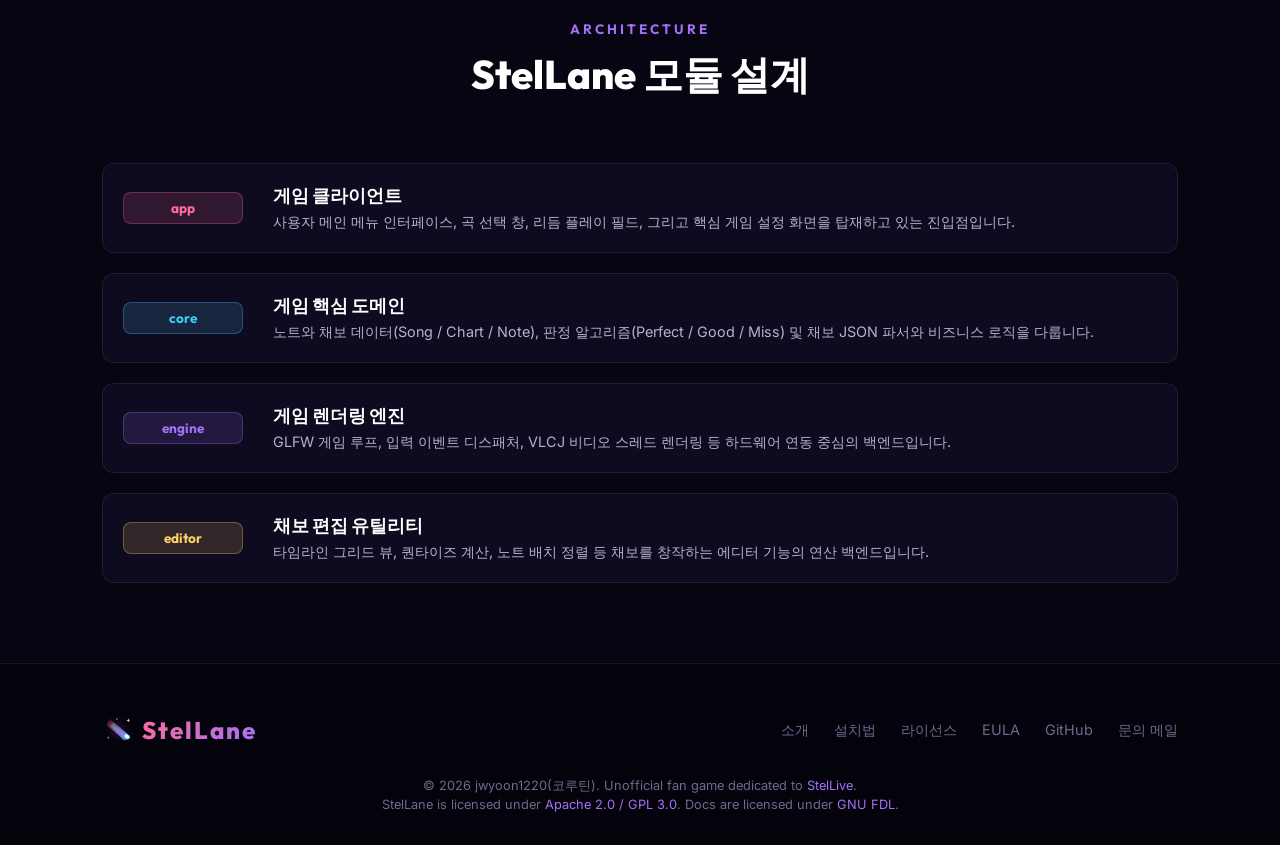
==== commit 29ba16f9: "Separate logo text from img to fix gradient-clip rendering background-clip: text on a container that" ====
--- a/docs/index.html
+++ b/docs/index.html
@@ -33,7 +33,8 @@
   <!-- Navigation Bar -->
   <header>
     <a href="index.html" class="logo">
-      <img src="favicon.svg" alt="StelLane" class="logo-img">StelLane<span>Fan Game</span>
+      <img src="favicon.svg" alt="" class="logo-img" width="32" height="32">
+      <span class="logo-text">StelLane</span><span>Fan Game</span>
     </a>
     <nav>
       <ul>
@@ -184,7 +185,8 @@
   <footer>
     <div class="footer-content">
       <a href="index.html" class="footer-logo">
-        <img src="favicon.svg" alt="StelLane" class="logo-img">StelLane
+        <img src="favicon.svg" alt="" class="logo-img" width="32" height="32">
+        <span class="logo-text">StelLane</span>
       </a>
       <div class="footer-links">
         <a href="index.html#about">소개</a>
--- a/docs/style.css
+++ b/docs/style.css
@@ -130,16 +130,21 @@
 
 .logo {
   font-family: var(--font-title);
+  text-decoration: none;
+  display: flex;
+  align-items: center;
+  gap: 10px;
+}
+
+.logo-text {
   font-size: 1.8rem;
   font-weight: 800;
   letter-spacing: 2px;
-  text-decoration: none;
   background: linear-gradient(135deg, var(--color-pink), var(--color-purple), var(--color-cyan));
   -webkit-background-clip: text;
+  background-clip: text;
   -webkit-text-fill-color: transparent;
-  display: flex;
-  align-items: center;
-  gap: 10px;
+  color: transparent;
 }
 
 .logo span {
@@ -884,12 +889,20 @@
 
 .footer-logo {
   font-family: var(--font-title);
+  text-decoration: none;
+  display: flex;
+  align-items: center;
+  gap: 8px;
+}
+
+.footer-logo .logo-text {
   font-size: 1.5rem;
   font-weight: 800;
-  text-decoration: none;
   background: linear-gradient(135deg, var(--color-pink), var(--color-purple));
   -webkit-background-clip: text;
+  background-clip: text;
   -webkit-text-fill-color: transparent;
+  color: transparent;
 }
 
 .footer-links {
@@ -975,9 +988,10 @@
 .logo-img {
   width: 32px;
   height: 32px;
+  min-width: 32px;
   object-fit: contain;
-  margin-right: 8px;
-  vertical-align: middle;
+  flex-shrink: 0;
+  display: block;
   transition: var(--transition-smooth);
 }
 
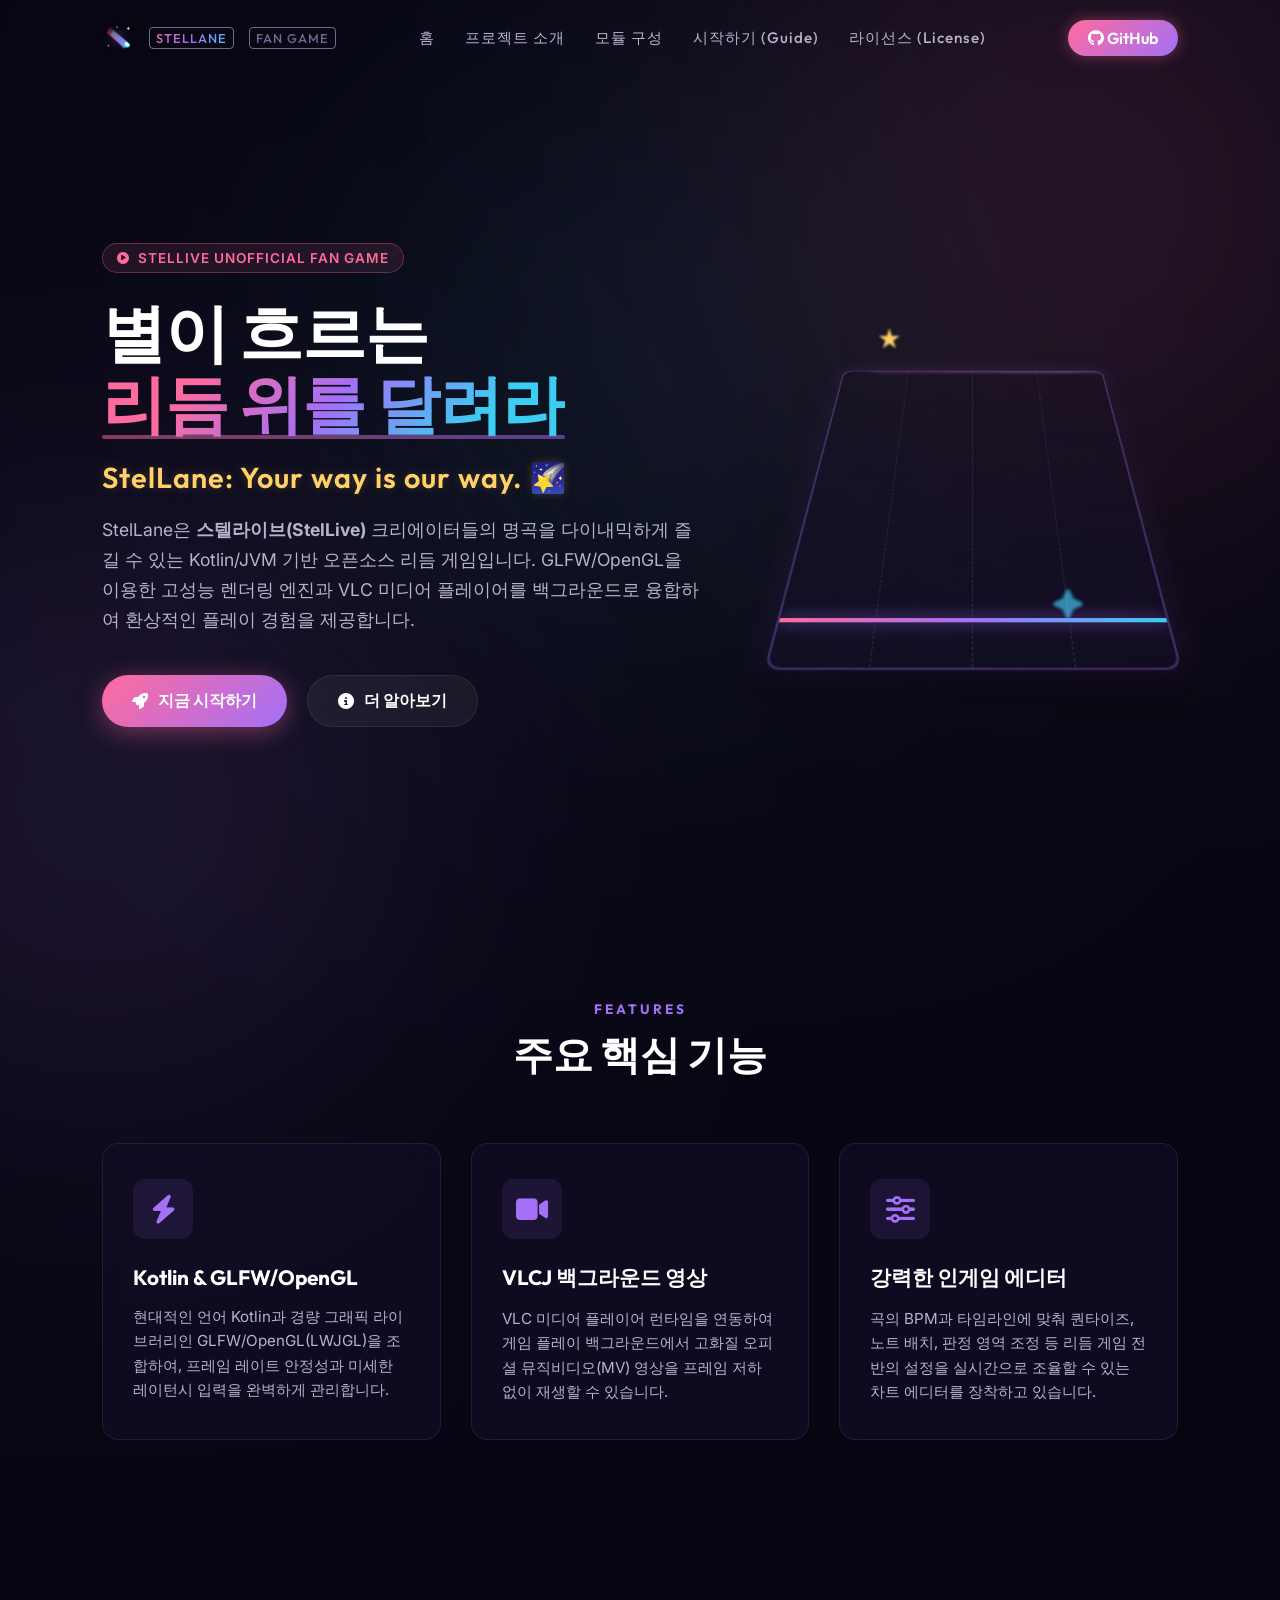
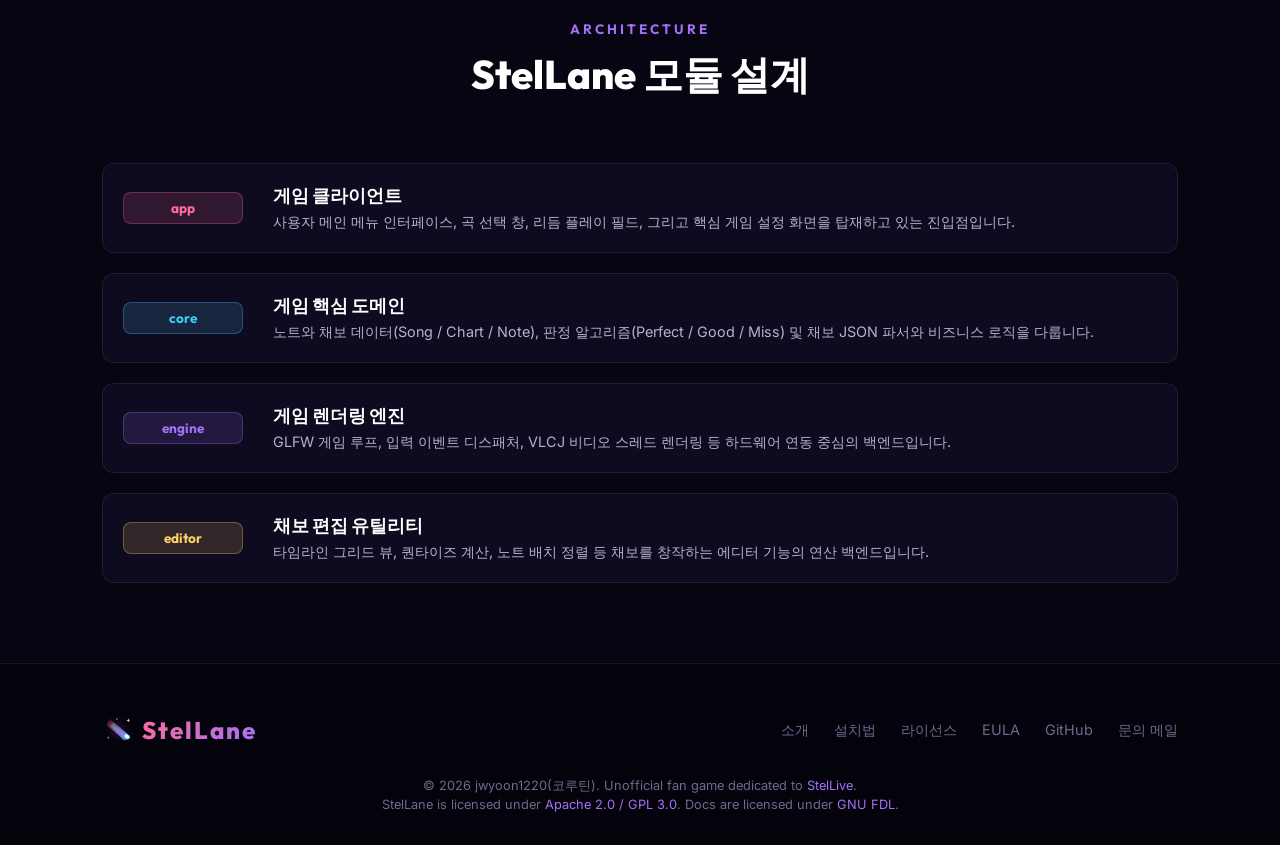
==== commit 25fca565: "fix webpage" ====
--- a/docs/index.html
+++ b/docs/index.html
@@ -199,7 +199,7 @@
     </div>
     <div class="footer-copy">
       &copy; 2026 jwyoon1220(코루틴). Unofficial fan game dedicated to <a href="https://stellive.me" target="_blank" rel="noopener noreferrer">StelLive</a>.<br>
-      StelLane is licensed under <a href="https://github.com/jwyoon1220/StelLane/blob/main/LICENSE" target="_blank" rel="noopener noreferrer">Apache 2.0 / GPL 3.0</a>. Docs are licensed under <a href="https://www.gnu.org/licenses/fdl-1.3.html" target="_blank" rel="noopener noreferrer">GNU FDL</a>.
+      StelLane is licensed under <a href="https://github.com/jwyoon1220/StelLane/blob/master/LICENSE" target="_blank" rel="noopener noreferrer">Apache 2.0 / GPL 3.0</a>. Docs are licensed under <a href="https://www.gnu.org/licenses/fdl-1.3.html" target="_blank" rel="noopener noreferrer">GNU FDL</a>.
     </div>
   </footer>
 
--- a/docs/style.css
+++ b/docs/style.css
@@ -1000,3 +1000,118 @@
   filter: drop-shadow(0 0 8px var(--color-cyan));
 }
 
+/* ============================================
+   Interactive Effects (cursor glow / tilt / star burst)
+   ============================================ */
+
+/* Cursor Glow Trail — desktop, fine pointer only */
+.cursor-glow {
+  position: fixed;
+  top: 0;
+  left: 0;
+  width: 380px;
+  height: 380px;
+  border-radius: 50%;
+  background: radial-gradient(circle, rgba(163, 112, 247, 0.18), rgba(255, 107, 157, 0.08) 40%, transparent 70%);
+  pointer-events: none;
+  z-index: 2;
+  mix-blend-mode: screen;
+  opacity: 0;
+  transition: opacity 0.4s ease;
+}
+
+.cursor-glow.active {
+  opacity: 1;
+}
+
+@media (hover: none), (pointer: coarse) {
+  .cursor-glow {
+    display: none;
+  }
+}
+
+/* Spotlight reveal on hoverable panels (mouse position tracked via --mx / --my) */
+.card,
+.module-row,
+.guide-step,
+.disclaimer-item {
+  --mx: 50%;
+  --my: 50%;
+  position: relative;
+  overflow: hidden;
+}
+
+.card::after,
+.module-row::after,
+.guide-step::after,
+.disclaimer-item::after {
+  content: '';
+  position: absolute;
+  inset: 0;
+  background: radial-gradient(circle at var(--mx) var(--my), rgba(255, 255, 255, 0.12), transparent 45%);
+  opacity: 0;
+  transition: opacity 0.4s ease;
+  pointer-events: none;
+}
+
+.card:hover::after,
+.module-row:hover::after,
+.guide-step:hover::after,
+.disclaimer-item:hover::after {
+  opacity: 1;
+}
+
+/* Card tilt handled via inline transform in JS; keep smooth easing */
+.card {
+  transition: transform 0.25s cubic-bezier(0.25, 0.8, 0.25, 1), background 0.3s, border-color 0.3s, box-shadow 0.3s;
+}
+
+/* Click / Tap Star Burst Effect */
+.click-star {
+  position: fixed;
+  pointer-events: none;
+  z-index: 9999;
+  text-shadow: 0 0 8px currentColor, 0 0 16px currentColor;
+  transform: translate(-50%, -50%);
+  animation: star-burst-fly 0.75s cubic-bezier(0.25, 0.8, 0.25, 1) forwards;
+}
+
+@keyframes star-burst-fly {
+  0% {
+    transform: translate(-50%, -50%) scale(0) rotate(0deg);
+    opacity: 1;
+  }
+  20% {
+    transform: translate(-50%, -50%) scale(var(--s)) rotate(30deg);
+    opacity: 1;
+  }
+  100% {
+    transform: translate(-50%, -50%) translate(var(--tx), var(--ty)) scale(calc(var(--s) * 0.4)) rotate(var(--r));
+    opacity: 0;
+  }
+}
+
+.click-ripple {
+  position: fixed;
+  width: 14px;
+  height: 14px;
+  border-radius: 50%;
+  border: 2px solid rgba(163, 112, 247, 0.6);
+  box-shadow: 0 0 10px rgba(163, 112, 247, 0.4);
+  pointer-events: none;
+  z-index: 9998;
+  transform: translate(-50%, -50%);
+  animation: ripple-expand 0.6s ease-out forwards;
+}
+
+@keyframes ripple-expand {
+  0% {
+    transform: translate(-50%, -50%) scale(0.6);
+    opacity: 0.8;
+  }
+  100% {
+    transform: translate(-50%, -50%) scale(6);
+    opacity: 0;
+  }
+}
+
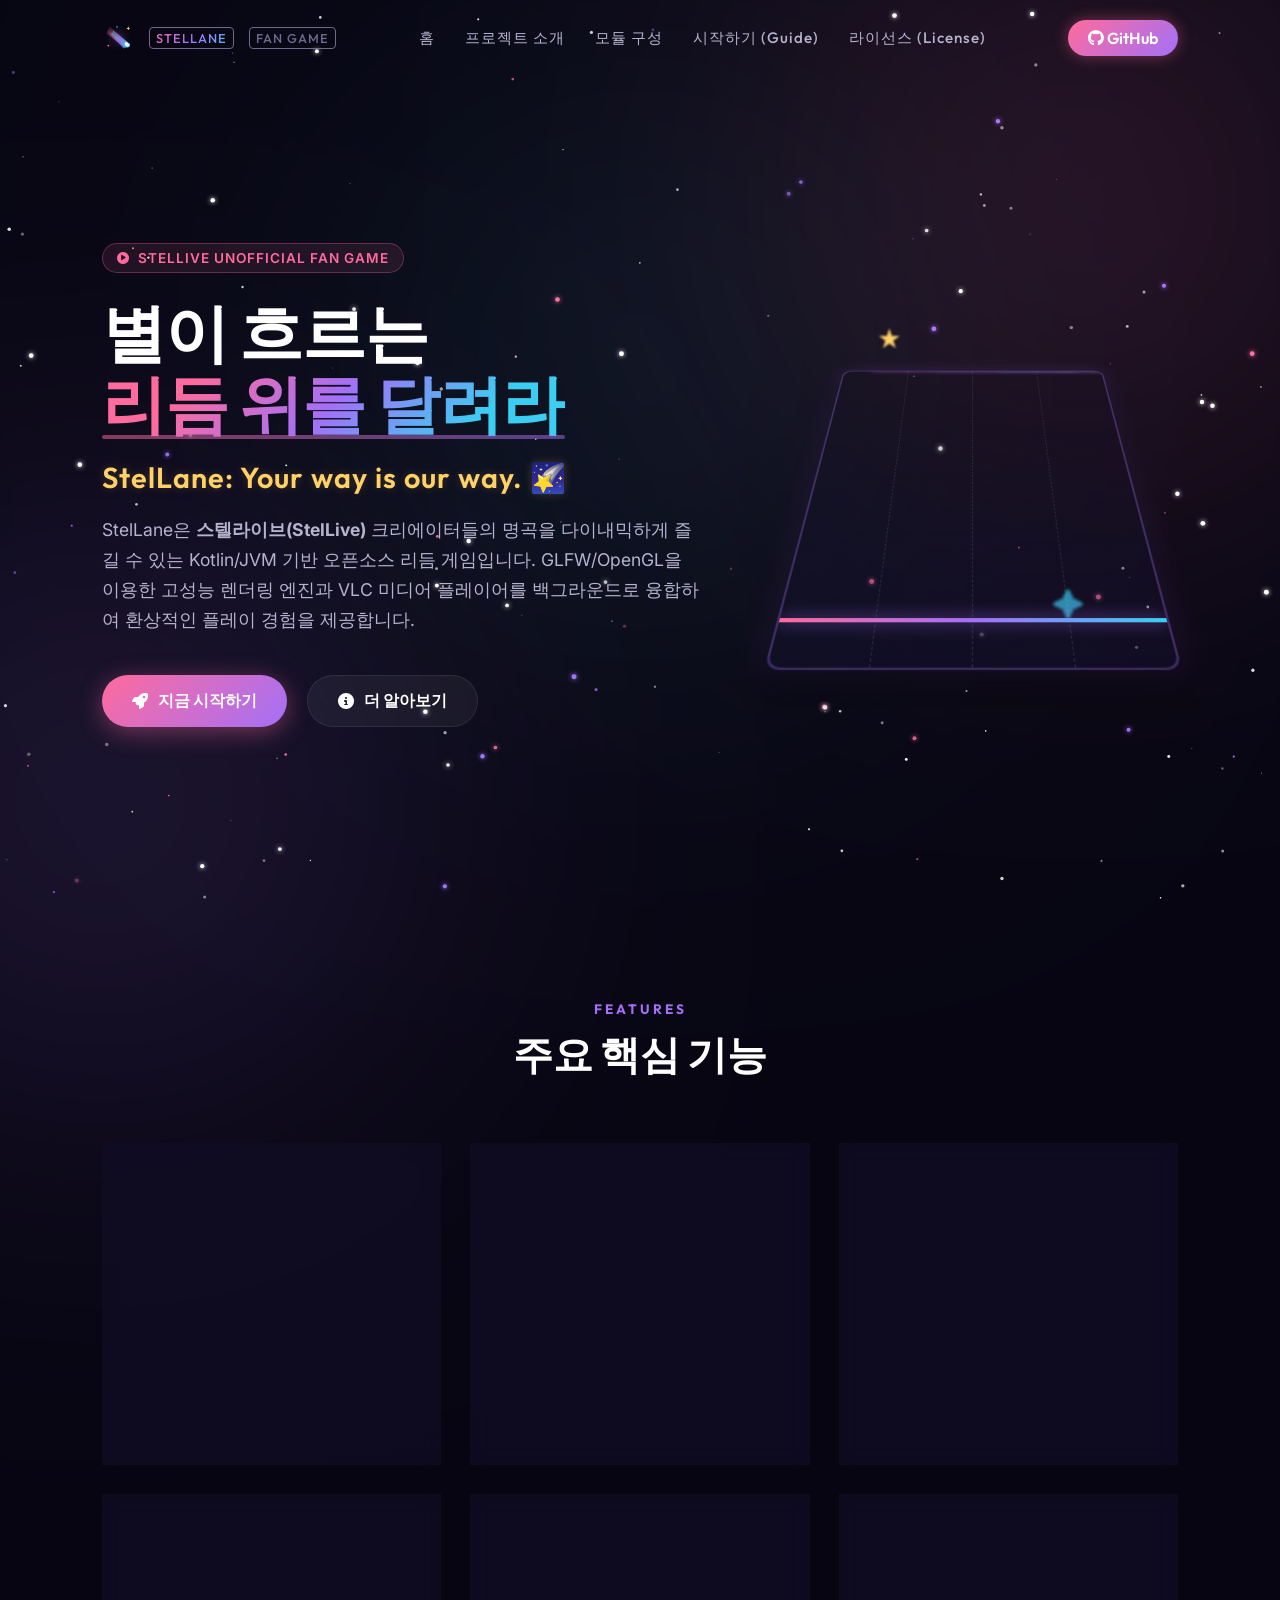
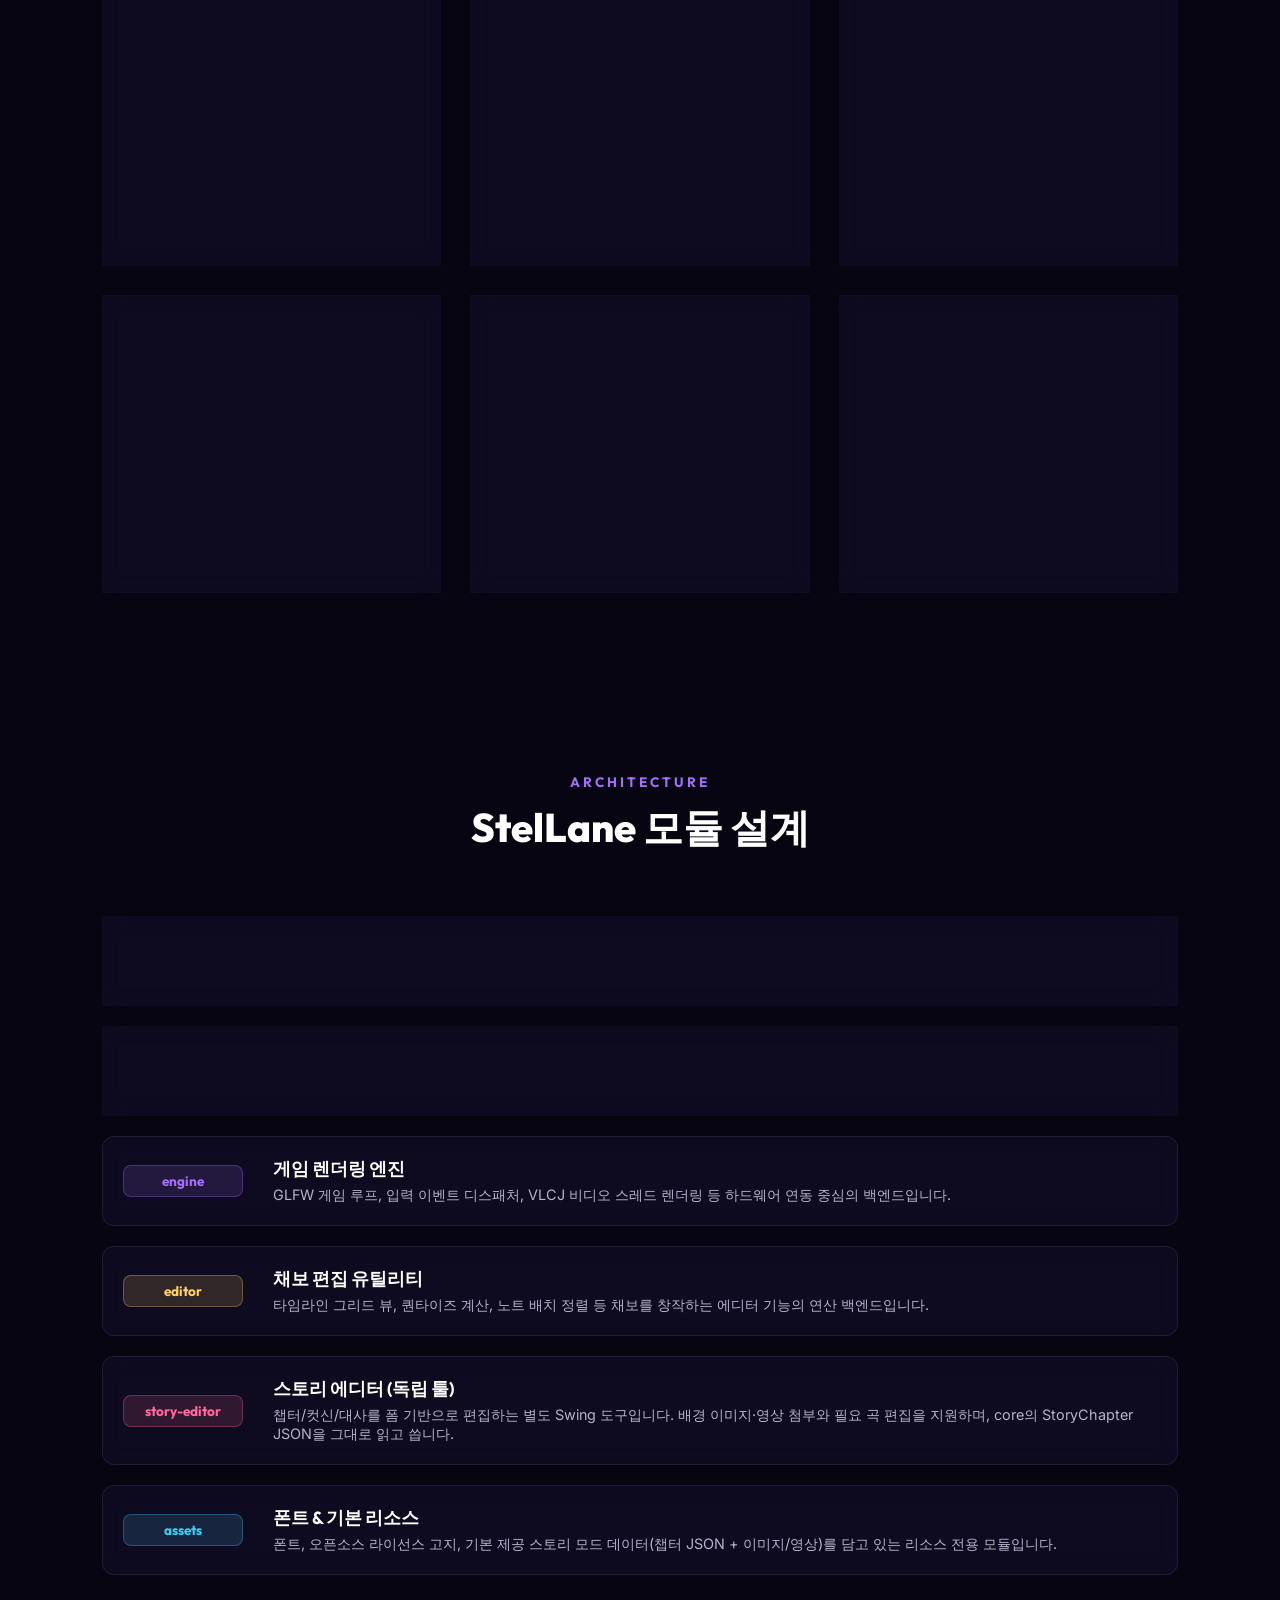
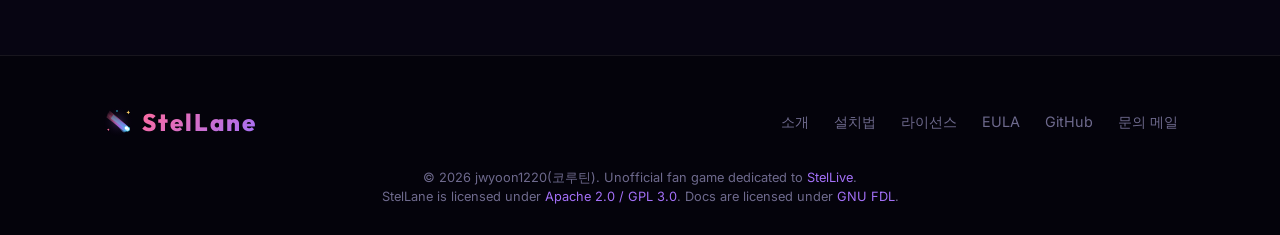
==== commit 5895db05: "Make custom story system." ====
--- a/docs/index.html
+++ b/docs/index.html
@@ -103,33 +103,99 @@
       <!-- Card 1 -->
       <div class="card">
         <div class="card-icon">
-          <i class="fas fa-bolt"></i>
-        </div>
-        <h3 class="card-title">Kotlin & GLFW/OpenGL</h3>
-        <p class="card-desc">
-          현대적인 언어 Kotlin과 경량 그래픽 라이브러리인 GLFW/OpenGL(LWJGL)을 조합하여, 프레임 레이트 안정성과 미세한 레이턴시 입력을 완벽하게 관리합니다.
-        </p>
-      </div>
-      
+          <i class="fas fa-bullseye"></i>
+        </div>
+        <h3 class="card-title">정밀 판정 &amp; 스코어링</h3>
+        <p class="card-desc">
+          Perfect(±20ms) / Great(±100ms) / Good(±150ms) / Miss 4단계 판정과 콤보 기반 최대 100만점 스코어링, SS~D 등급, 0.5×~35× 노트 속도 조절까지 리듬 게임의 핵심을 꼼꼼하게 구현했습니다.
+        </p>
+      </div>
+
       <!-- Card 2 -->
       <div class="card">
         <div class="card-icon">
+          <i class="fas fa-sliders"></i>
+        </div>
+        <h3 class="card-title">강력한 인게임 채보 에디터</h3>
+        <p class="card-desc">
+          줌 가능한 타임라인과 BPM 기반 퀀타이즈(1/4·1/8·1/16), 곡에 맞춰 직접 태핑해 노트를 찍는 실시간 레코딩 모드, 다중 선택·복사/붙여넣기·실행취소까지 지원합니다.
+        </p>
+      </div>
+
+      <!-- Card 3 -->
+      <div class="card">
+        <div class="card-icon">
+          <i class="fas fa-wand-magic-sparkles"></i>
+        </div>
+        <h3 class="card-title">데코레이션 &amp; 포스트프로세싱</h3>
+        <p class="card-desc">
+          타임라인에 맞춘 이미지 오버레이(페이드·이동·회전·스케일 트윈)와 블룸·CRT·글리치·필름그레인 등 화면 전체 GLSL 이펙트를 채보와 함께 편집할 수 있습니다.
+        </p>
+      </div>
+
+      <!-- Card 4 -->
+      <div class="card">
+        <div class="card-icon">
+          <i class="fas fa-book-open"></i>
+        </div>
+        <h3 class="card-title">스토리 모드</h3>
+        <p class="card-desc">
+          비주얼노벨풍 컷신(이미지 또는 영상 배경)과 곡 플레이가 이어지는 챕터형 스토리를 즐길 수 있습니다. 곡 데이터와 같은 방식으로 챕터 JSON을 추가하면 누구나 자신만의 스토리를 만들 수 있고, 전용 <code>story-editor</code> 툴로 폼 기반 편집도 가능해요.
+        </p>
+      </div>
+
+      <!-- Card 5 -->
+      <div class="card">
+        <div class="card-icon">
+          <i class="fas fa-satellite-dish"></i>
+        </div>
+        <h3 class="card-title">온라인 멀티플레이</h3>
+        <p class="card-desc">
+          방 호스팅/참가/관전을 지원하며, 실시간 정확도 랭킹, 클라이언트 간 영상 동기화 재생, UPnP 자동 포트매핑으로 별도 설정 없이 함께 플레이할 수 있습니다.
+        </p>
+      </div>
+
+      <!-- Card 6 -->
+      <div class="card">
+        <div class="card-icon">
+          <i class="fas fa-microchip"></i>
+        </div>
+        <h3 class="card-title">듀얼 렌더러 (OpenGL / Vulkan)</h3>
+        <p class="card-desc">
+          안정적인 OpenGL/NanoVG 백엔드와 실험적인 Vulkan 백엔드 중 실행 시점에 선택할 수 있습니다. Kotlin과 LWJGL 조합으로 프레임 안정성과 저지연 입력을 관리합니다.
+        </p>
+      </div>
+
+      <!-- Card 7 -->
+      <div class="card">
+        <div class="card-icon">
           <i class="fas fa-video"></i>
         </div>
         <h3 class="card-title">VLCJ 백그라운드 영상</h3>
         <p class="card-desc">
-          VLC 미디어 플레이어 런타임을 연동하여 게임 플레이 백그라운드에서 고화질 오피셜 뮤직비디오(MV) 영상을 프레임 저하 없이 재생할 수 있습니다.
-        </p>
-      </div>
-      
-      <!-- Card 3 -->
-      <div class="card">
-        <div class="card-icon">
-          <i class="fas fa-sliders"></i>
-        </div>
-        <h3 class="card-title">강력한 인게임 에디터</h3>
-        <p class="card-desc">
-          곡의 BPM과 타임라인에 맞춰 퀀타이즈, 노트 배치, 판정 영역 조정 등 리듬 게임 전반의 설정을 실시간으로 조율할 수 있는 차트 에디터를 장착하고 있습니다.
+          VLC 미디어 플레이어 런타임을 연동하여 메뉴부터 플레이 화면까지 고화질 오피셜 뮤직비디오(MV) 영상을 프레임 저하 없이 배경으로 재생합니다.
+        </p>
+      </div>
+
+      <!-- Card 8 -->
+      <div class="card">
+        <div class="card-icon">
+          <i class="fas fa-music"></i>
+        </div>
+        <h3 class="card-title">자작곡 제작</h3>
+        <p class="card-desc">
+          인게임 곡 생성 폼(메타데이터 입력 + 커버·오디오·비디오 파일 선택)으로 바로 채보 제작을 시작해, 곧바로 인게임 에디터로 이어서 편집할 수 있습니다.
+        </p>
+      </div>
+
+      <!-- Card 9 -->
+      <div class="card">
+        <div class="card-icon">
+          <i class="fas fa-gear"></i>
+        </div>
+        <h3 class="card-title">세부 설정</h3>
+        <p class="card-desc">
+          창 모드, A/V 싱크 오프셋, 음악/타격음 볼륨, FPS 제한, VSync까지 세밀하게 조절하고, 최초 실행 EULA 동의와 인게임 라이선스·크레딧 뷰어도 갖췄습니다.
         </p>
       </div>
     </div>
@@ -176,6 +242,24 @@
         <div class="module-info">
           <h3 class="module-name">채보 편집 유틸리티</h3>
           <p class="module-desc">타임라인 그리드 뷰, 퀀타이즈 계산, 노트 배치 정렬 등 채보를 창작하는 에디터 기능의 연산 백엔드입니다.</p>
+        </div>
+      </div>
+
+      <!-- Story Editor Module -->
+      <div class="module-row">
+        <div class="module-badge mb-app">story-editor</div>
+        <div class="module-info">
+          <h3 class="module-name">스토리 에디터 (독립 툴)</h3>
+          <p class="module-desc">챕터/컷신/대사를 폼 기반으로 편집하는 별도 Swing 도구입니다. 배경 이미지·영상 첨부와 필요 곡 편집을 지원하며, core의 StoryChapter JSON을 그대로 읽고 씁니다.</p>
+        </div>
+      </div>
+
+      <!-- Assets Module -->
+      <div class="module-row">
+        <div class="module-badge mb-core">assets</div>
+        <div class="module-info">
+          <h3 class="module-name">폰트 &amp; 기본 리소스</h3>
+          <p class="module-desc">폰트, 오픈소스 라이선스 고지, 기본 제공 스토리 모드 데이터(챕터 JSON + 이미지/영상)를 담고 있는 리소스 전용 모듈입니다.</p>
         </div>
       </div>
     </div>
